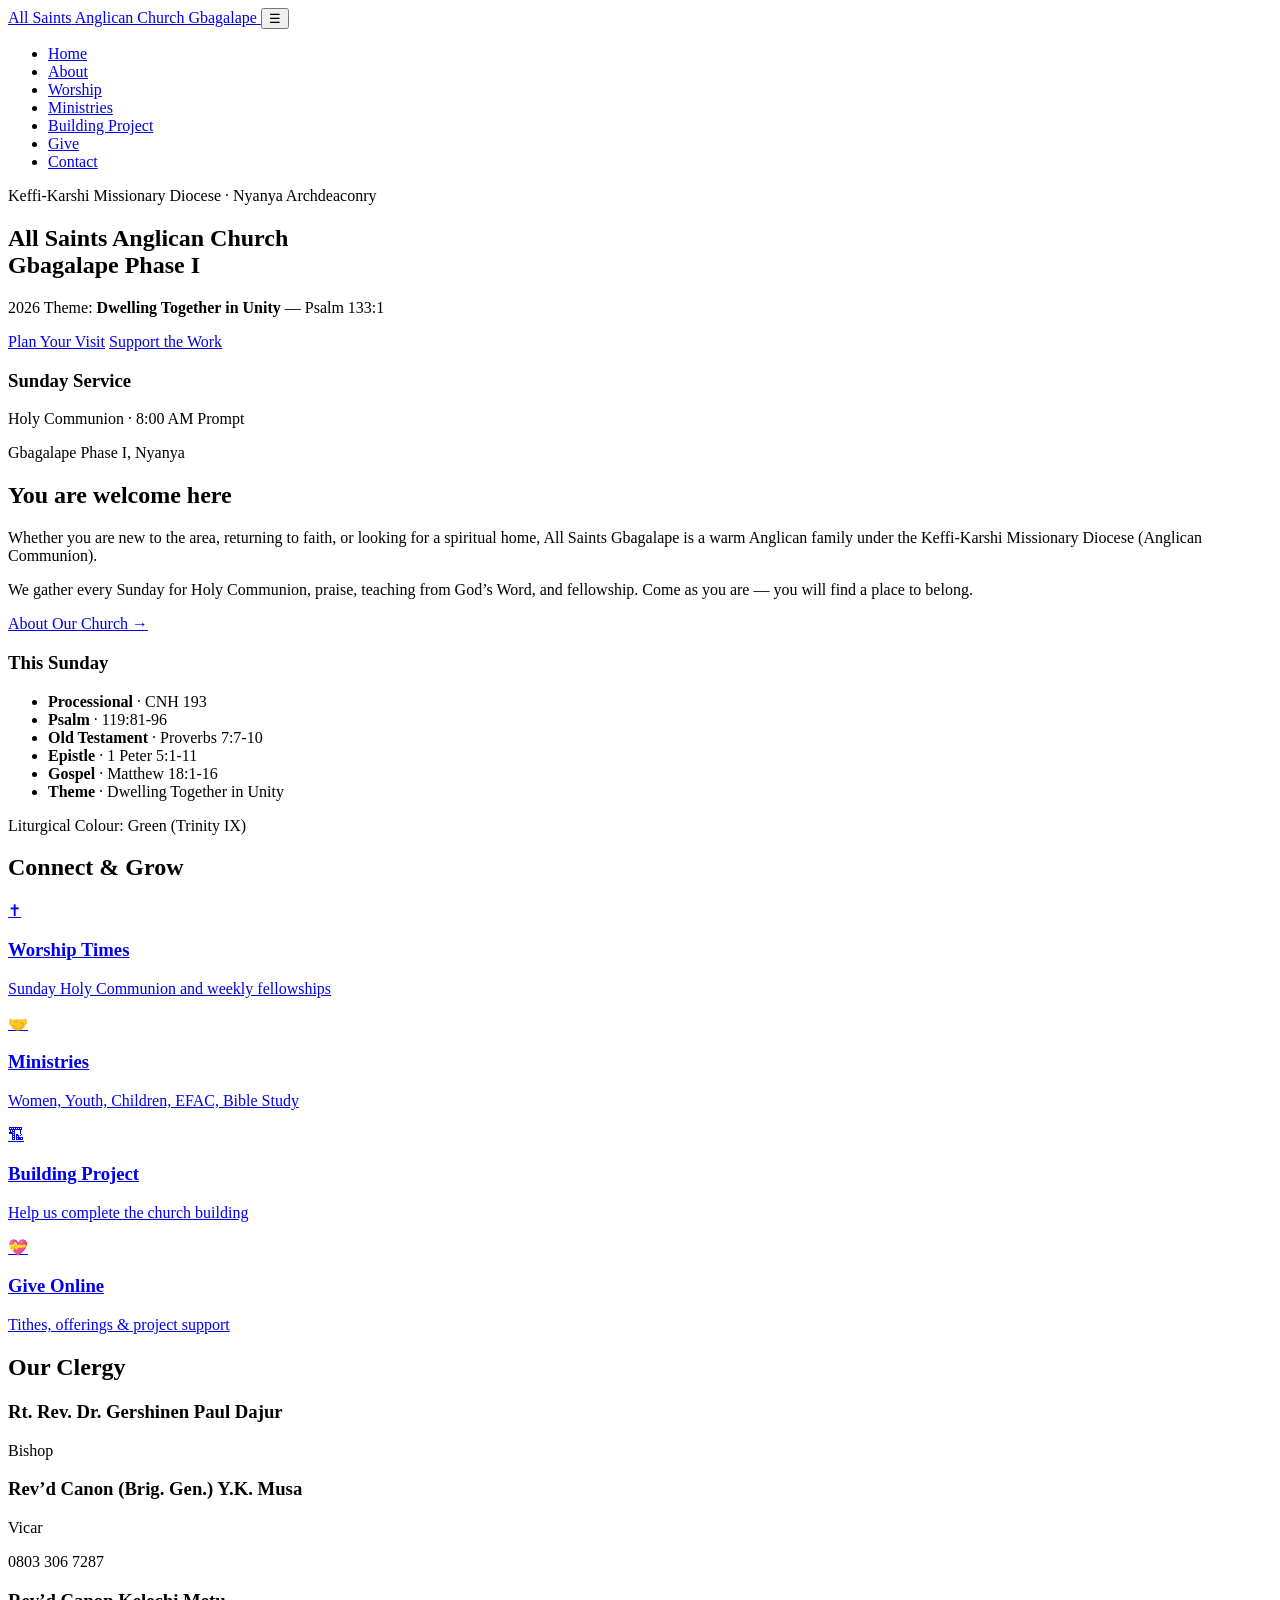
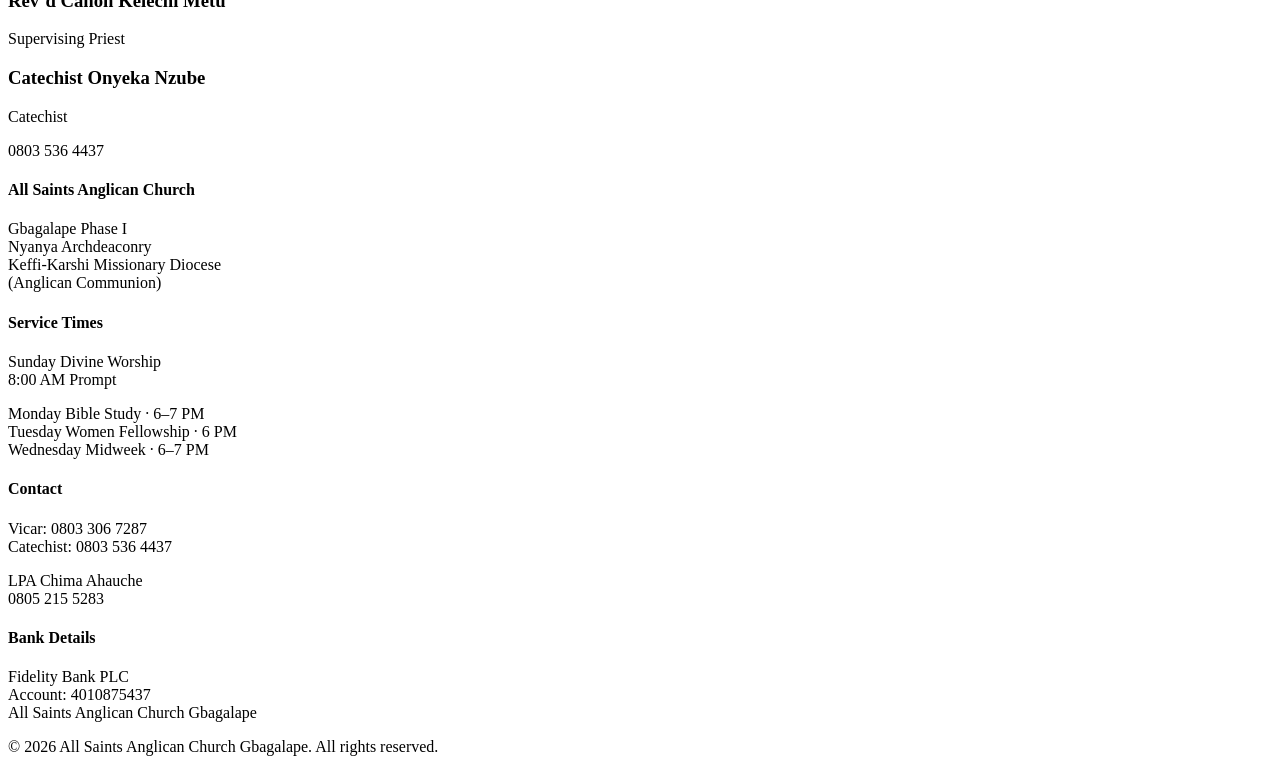
==== index.html @ 6c0c9f4e "Create index.html" ====
<!DOCTYPE html>
<html lang="en">
<head>
  <meta charset="UTF-8">
  <meta name="viewport" content="width=device-width, initial-scale=1.0">
  <title>All Saints Anglican Church Gbagalape | Dwelling Together in Unity</title>
  <meta name="description" content="Welcome to All Saints Anglican Church Gbagalape – Keffi-Karshi Missionary Diocese. Join us for Holy Communion every Sunday. A warm Anglican family in Nyanya Archdeaconry.">
  <link rel="stylesheet" href="css/style.css">
  <link rel="preconnect" href="https://fonts.googleapis.com">
  <link href="https://fonts.googleapis.com/css2?family=Playfair+Display:wght@600;700&family=Source+Sans+3:wght@400;500;600;700&display=swap" rel="stylesheet">
</head>
<body>
  <!-- Header -->
  <header class="site-header">
    <div class="container header-inner">
      <a href="index.html" class="logo">
        <span class="logo-text">All Saints</span>
        <span class="logo-sub">Anglican Church Gbagalape</span>
      </a>
      <button class="nav-toggle" aria-label="Toggle menu">☰</button>
      <nav class="main-nav">
        <ul>
          <li><a href="index.html" class="active">Home</a></li>
          <li><a href="about.html">About</a></li>
          <li><a href="worship.html">Worship</a></li>
          <li><a href="ministries.html">Ministries</a></li>
          <li><a href="project.html">Building Project</a></li>
          <li><a href="give.html">Give</a></li>
          <li><a href="contact.html">Contact</a></li>
        </ul>
      </nav>
    </div>
  </header>

  <!-- Hero -->
  <section class="hero">
    <div class="hero-overlay"></div>
    <div class="container hero-content">
      <p class="hero-kicker">Keffi-Karshi Missionary Diocese · Nyanya Archdeaconry</p>
      <h1>All Saints Anglican Church<br>Gbagalape Phase I</h1>
      <p class="hero-theme">2026 Theme: <strong>Dwelling Together in Unity</strong> — Psalm 133:1</p>
      <div class="hero-cta">
        <a href="worship.html" class="btn btn-primary">Plan Your Visit</a>
        <a href="give.html" class="btn btn-outline">Support the Work</a>
      </div>
      <div class="service-times-box">
        <h3>Sunday Service</h3>
        <p class="time">Holy Communion · 8:00 AM Prompt</p>
        <p class="location">Gbagalape Phase I, Nyanya</p>
      </div>
    </div>
  </section>

  <!-- Welcome -->
  <section class="section welcome">
    <div class="container two-col">
      <div>
        <h2>You are welcome here</h2>
        <p>Whether you are new to the area, returning to faith, or looking for a spiritual home, All Saints Gbagalape is a warm Anglican family under the Keffi-Karshi Missionary Diocese (Anglican Communion).</p>
        <p>We gather every Sunday for Holy Communion, praise, teaching from God’s Word, and fellowship. Come as you are — you will find a place to belong.</p>
        <a href="about.html" class="btn btn-secondary">About Our Church →</a>
      </div>
      <div class="welcome-card">
        <h3>This Sunday</h3>
        <ul>
          <li><strong>Processional</strong> · CNH 193</li>
          <li><strong>Psalm</strong> · 119:81-96</li>
          <li><strong>Old Testament</strong> · Proverbs 7:7-10</li>
          <li><strong>Epistle</strong> · 1 Peter 5:1-11</li>
          <li><strong>Gospel</strong> · Matthew 18:1-16</li>
          <li><strong>Theme</strong> · Dwelling Together in Unity</li>
        </ul>
        <p class="liturgical">Liturgical Colour: <span class="green">Green</span> (Trinity IX)</p>
      </div>
    </div>
  </section>

  <!-- Quick Links -->
  <section class="section cards-section">
    <div class="container">
      <h2 class="section-title">Connect & Grow</h2>
      <div class="cards">
        <a href="worship.html" class="card">
          <div class="card-icon">✝</div>
          <h3>Worship Times</h3>
          <p>Sunday Holy Communion and weekly fellowships</p>
        </a>
        <a href="ministries.html" class="card">
          <div class="card-icon">🤝</div>
          <h3>Ministries</h3>
          <p>Women, Youth, Children, EFAC, Bible Study</p>
        </a>
        <a href="project.html" class="card">
          <div class="card-icon">🏗</div>
          <h3>Building Project</h3>
          <p>Help us complete the church building</p>
        </a>
        <a href="give.html" class="card">
          <div class="card-icon">💝</div>
          <h3>Give Online</h3>
          <p>Tithes, offerings & project support</p>
        </a>
      </div>
    </div>
  </section>

  <!-- Clergy highlight -->
  <section class="section clergy-section">
    <div class="container">
      <h2 class="section-title">Our Clergy</h2>
      <div class="clergy-grid">
        <div class="clergy-card">
          <h3>Rt. Rev. Dr. Gershinen Paul Dajur</h3>
          <p class="role">Bishop</p>
        </div>
        <div class="clergy-card">
          <h3>Rev’d Canon (Brig. Gen.) Y.K. Musa</h3>
          <p class="role">Vicar</p>
          <p class="phone">0803 306 7287</p>
        </div>
        <div class="clergy-card">
          <h3>Rev’d Canon Kelechi Metu</h3>
          <p class="role">Supervising Priest</p>
        </div>
        <div class="clergy-card">
          <h3>Catechist Onyeka Nzube</h3>
          <p class="role">Catechist</p>
          <p class="phone">0803 536 4437</p>
        </div>
      </div>
    </div>
  </section>

  <!-- Footer -->
  <footer class="site-footer">
    <div class="container footer-grid">
      <div>
        <h4>All Saints Anglican Church</h4>
        <p>Gbagalape Phase I<br>Nyanya Archdeaconry<br>Keffi-Karshi Missionary Diocese<br>(Anglican Communion)</p>
      </div>
      <div>
        <h4>Service Times</h4>
        <p>Sunday Divine Worship<br>8:00 AM Prompt</p>
        <p>Monday Bible Study · 6–7 PM<br>Tuesday Women Fellowship · 6 PM<br>Wednesday Midweek · 6–7 PM</p>
      </div>
      <div>
        <h4>Contact</h4>
        <p>Vicar: 0803 306 7287<br>Catechist: 0803 536 4437</p>
        <p>LPA Chima Ahauche<br>0805 215 5283</p>
      </div>
      <div>
        <h4>Bank Details</h4>
        <p>Fidelity Bank PLC<br>Account: 4010875437<br>All Saints Anglican Church Gbagalape</p>
      </div>
    </div>
    <div class="footer-bottom">
      <p>© 2026 All Saints Anglican Church Gbagalape. All rights reserved.</p>
    </div>
  </footer>

  <script src="js/main.js"></script>
</body>
</html>
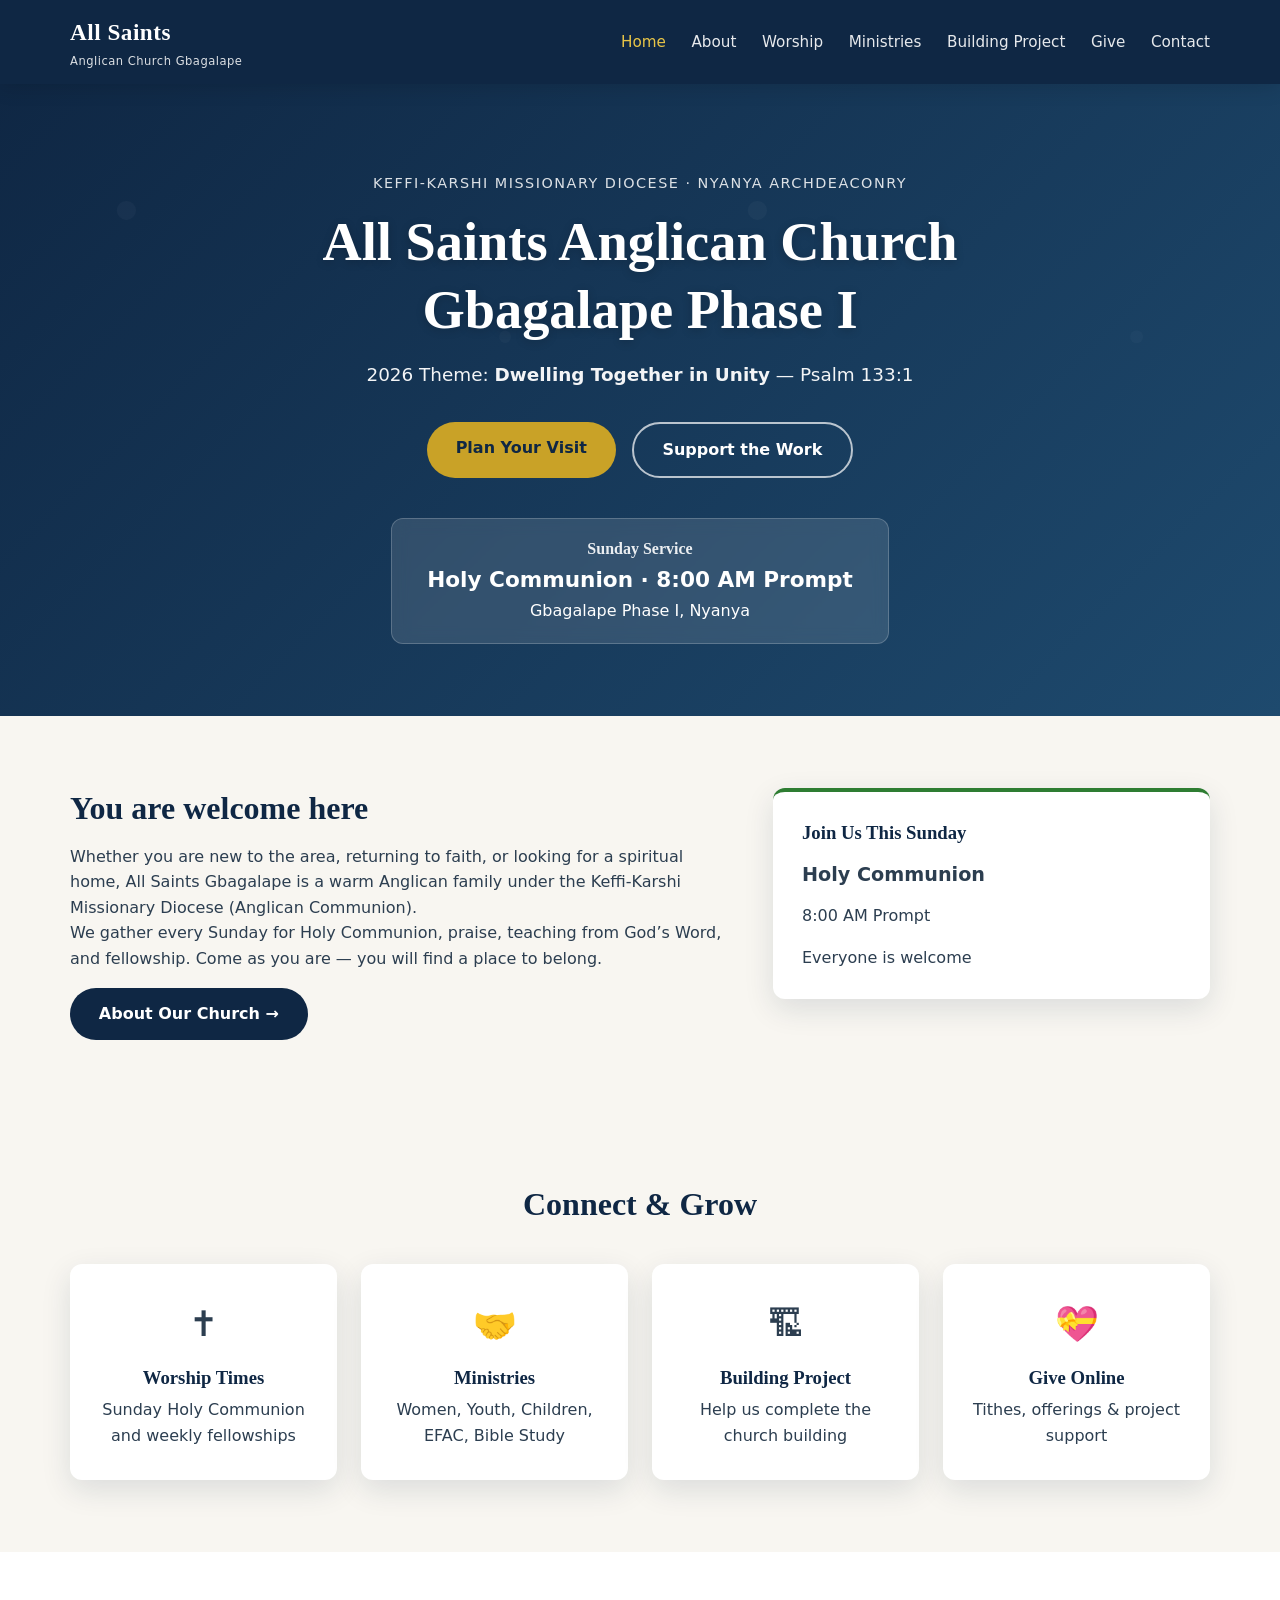
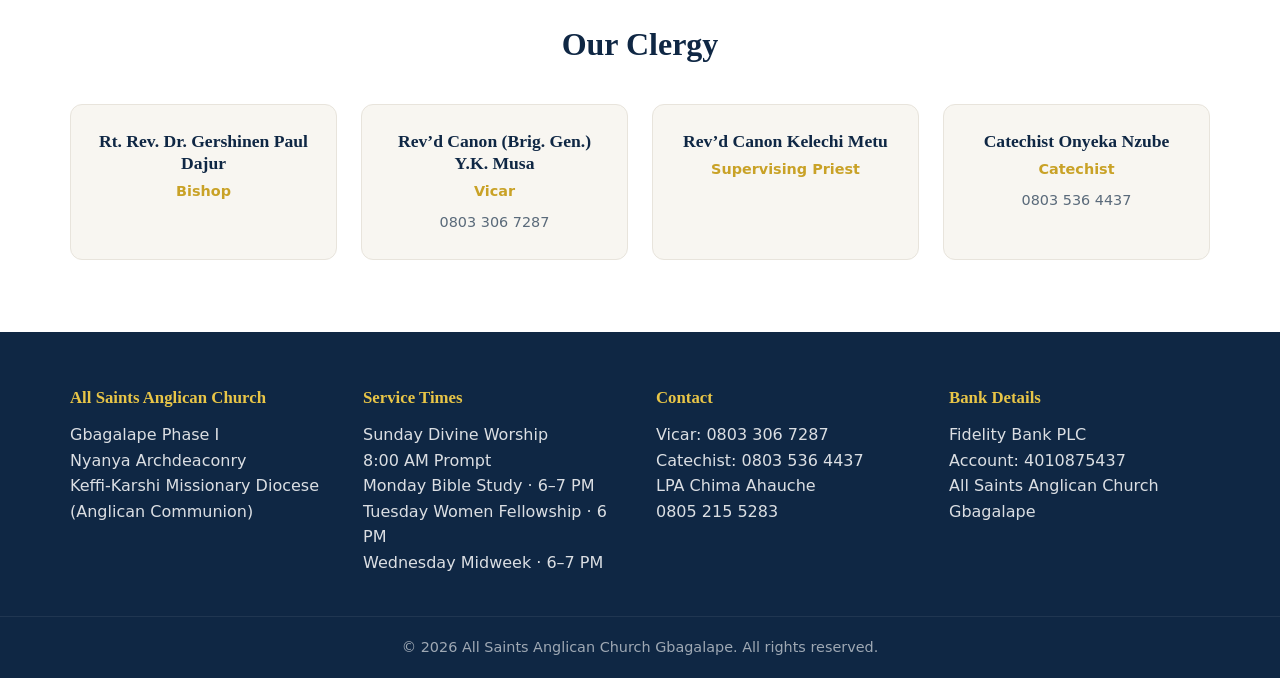
==== commit 851bd1bc: "Update index.html" ====
--- a/index.html
+++ b/index.html
@@ -61,16 +61,10 @@
         <a href="about.html" class="btn btn-secondary">About Our Church →</a>
       </div>
       <div class="welcome-card">
-        <h3>This Sunday</h3>
-        <ul>
-          <li><strong>Processional</strong> · CNH 193</li>
-          <li><strong>Psalm</strong> · 119:81-96</li>
-          <li><strong>Old Testament</strong> · Proverbs 7:7-10</li>
-          <li><strong>Epistle</strong> · 1 Peter 5:1-11</li>
-          <li><strong>Gospel</strong> · Matthew 18:1-16</li>
-          <li><strong>Theme</strong> · Dwelling Together in Unity</li>
-        </ul>
-        <p class="liturgical">Liturgical Colour: <span class="green">Green</span> (Trinity IX)</p>
+        <h3>Join Us This Sunday</h3>
+        <p style="font-size:1.2rem; font-weight:600; margin:0.8rem 0;">Holy Communion</p>
+        <p>8:00 AM Prompt</p>
+        <p style="margin-top:1rem;">Everyone is welcome</p>
       </div>
     </div>
   </section>
--- a/css/style.css
+++ b/css/style.css
@@ -0,0 +1,431 @@
+:root {
+  --navy: #0f2744;
+  --navy-light: #1a3a5c;
+  --gold: #c9a227;
+  --gold-light: #e8c547;
+  --green: #2e7d32; /* liturgical */
+  --off-white: #f8f6f1;
+  --text: #2c3e50;
+  --text-light: #5a6a7a;
+  --white: #ffffff;
+  --shadow: 0 10px 30px rgba(15, 39, 68, 0.12);
+  --radius: 12px;
+}
+
+* {
+  margin: 0;
+  padding: 0;
+  box-sizing: border-box;
+}
+
+body {
+  font-family: 'Source Sans 3', system-ui, sans-serif;
+  color: var(--text);
+  line-height: 1.6;
+  background: var(--off-white);
+}
+
+h1, h2, h3, h4 {
+  font-family: 'Playfair Display', Georgia, serif;
+  font-weight: 700;
+  line-height: 1.25;
+}
+
+.container {
+  width: min(1140px, 92%);
+  margin-inline: auto;
+}
+
+/* Header */
+.site-header {
+  background: var(--navy);
+  color: white;
+  position: sticky;
+  top: 0;
+  z-index: 100;
+  box-shadow: 0 2px 20px rgba(0,0,0,0.15);
+}
+
+.header-inner {
+  display: flex;
+  align-items: center;
+  justify-content: space-between;
+  padding: 0.9rem 0;
+}
+
+.logo {
+  text-decoration: none;
+  color: white;
+  display: flex;
+  flex-direction: column;
+}
+
+.logo-text {
+  font-family: 'Playfair Display', serif;
+  font-size: 1.45rem;
+  font-weight: 700;
+  letter-spacing: 0.5px;
+}
+
+.logo-sub {
+  font-size: 0.72rem;
+  opacity: 0.85;
+  letter-spacing: 0.5px;
+}
+
+.main-nav ul {
+  display: flex;
+  gap: 1.6rem;
+  list-style: none;
+}
+
+.main-nav a {
+  color: rgba(255,255,255,0.9);
+  text-decoration: none;
+  font-weight: 500;
+  font-size: 0.95rem;
+  transition: color 0.2s;
+}
+
+.main-nav a:hover,
+.main-nav a.active {
+  color: var(--gold-light);
+}
+
+.nav-toggle {
+  display: none;
+  background: none;
+  border: none;
+  color: white;
+  font-size: 1.6rem;
+  cursor: pointer;
+}
+
+/* Hero */
+.hero {
+  position: relative;
+  background: linear-gradient(135deg, var(--navy) 0%, #1e4a6e 100%);
+  color: white;
+  padding: 5.5rem 0 4.5rem;
+  overflow: hidden;
+}
+
+.hero-overlay {
+  position: absolute;
+  inset: 0;
+  background: url('data:image/svg+xml,<svg xmlns="http://www.w3.org/2000/svg" viewBox="0 0 100 100"><circle cx="20" cy="20" r="1.5" fill="rgba(255,255,255,0.05)"/><circle cx="80" cy="40" r="1" fill="rgba(255,255,255,0.04)"/></svg>');
+  opacity: 0.6;
+}
+
+.hero-content {
+  position: relative;
+  text-align: center;
+}
+
+.hero-kicker {
+  font-size: 0.9rem;
+  letter-spacing: 1.5px;
+  text-transform: uppercase;
+  opacity: 0.85;
+  margin-bottom: 0.8rem;
+}
+
+.hero h1 {
+  font-size: clamp(2.1rem, 5vw, 3.4rem);
+  margin-bottom: 1rem;
+  text-shadow: 0 2px 10px rgba(0,0,0,0.2);
+}
+
+.hero-theme {
+  font-size: 1.15rem;
+  margin-bottom: 2rem;
+  opacity: 0.95;
+}
+
+.hero-cta {
+  display: flex;
+  gap: 1rem;
+  justify-content: center;
+  flex-wrap: wrap;
+  margin-bottom: 2.5rem;
+}
+
+.btn {
+  display: inline-block;
+  padding: 0.85rem 1.8rem;
+  border-radius: 50px;
+  font-weight: 600;
+  text-decoration: none;
+  transition: all 0.25s ease;
+  font-size: 1rem;
+}
+
+.btn-primary {
+  background: var(--gold);
+  color: var(--navy);
+}
+
+.btn-primary:hover {
+  background: var(--gold-light);
+  transform: translateY(-2px);
+}
+
+.btn-outline {
+  border: 2px solid rgba(255,255,255,0.7);
+  color: white;
+}
+
+.btn-outline:hover {
+  background: rgba(255,255,255,0.1);
+  border-color: white;
+}
+
+.btn-secondary {
+  background: var(--navy);
+  color: white;
+  margin-top: 1rem;
+}
+
+.btn-secondary:hover {
+  background: var(--navy-light);
+}
+
+.service-times-box {
+  display: inline-block;
+  background: rgba(255,255,255,0.12);
+  backdrop-filter: blur(8px);
+  border: 1px solid rgba(255,255,255,0.2);
+  padding: 1.2rem 2.2rem;
+  border-radius: var(--radius);
+}
+
+.service-times-box h3 {
+  font-size: 1rem;
+  margin-bottom: 0.3rem;
+  opacity: 0.9;
+}
+
+.service-times-box .time {
+  font-size: 1.35rem;
+  font-weight: 700;
+}
+
+/* Sections */
+.section {
+  padding: 4.5rem 0;
+}
+
+.section-title {
+  text-align: center;
+  font-size: 2rem;
+  margin-bottom: 2.5rem;
+  color: var(--navy);
+}
+
+.two-col {
+  display: grid;
+  grid-template-columns: 1.2fr 0.8fr;
+  gap: 3rem;
+  align-items: start;
+}
+
+.welcome h2 {
+  color: var(--navy);
+  margin-bottom: 1rem;
+  font-size: 2rem;
+}
+
+.welcome-card {
+  background: white;
+  padding: 1.8rem;
+  border-radius: var(--radius);
+  box-shadow: var(--shadow);
+  border-top: 4px solid var(--green);
+}
+
+.welcome-card h3 {
+  color: var(--navy);
+  margin-bottom: 1rem;
+}
+
+.welcome-card ul {
+  list-style: none;
+  margin-bottom: 1rem;
+}
+
+.welcome-card li {
+  padding: 0.35rem 0;
+  border-bottom: 1px solid #eee;
+  font-size: 0.95rem;
+}
+
+.liturgical .green {
+  color: var(--green);
+  font-weight: 700;
+}
+
+/* Cards */
+.cards {
+  display: grid;
+  grid-template-columns: repeat(auto-fit, minmax(240px, 1fr));
+  gap: 1.5rem;
+}
+
+.card {
+  background: white;
+  padding: 2rem 1.6rem;
+  border-radius: var(--radius);
+  box-shadow: var(--shadow);
+  text-decoration: none;
+  color: inherit;
+  transition: transform 0.25s, box-shadow 0.25s;
+  text-align: center;
+}
+
+.card:hover {
+  transform: translateY(-6px);
+  box-shadow: 0 16px 40px rgba(15,39,68,0.15);
+}
+
+.card-icon {
+  font-size: 2.2rem;
+  margin-bottom: 0.8rem;
+}
+
+.card h3 {
+  color: var(--navy);
+  margin-bottom: 0.5rem;
+}
+
+/* Clergy */
+.clergy-section {
+  background: white;
+}
+
+.clergy-grid {
+  display: grid;
+  grid-template-columns: repeat(auto-fit, minmax(220px, 1fr));
+  gap: 1.5rem;
+}
+
+.clergy-card {
+  background: var(--off-white);
+  padding: 1.6rem;
+  border-radius: var(--radius);
+  text-align: center;
+  border: 1px solid #e8e4dc;
+}
+
+.clergy-card h3 {
+  font-size: 1.1rem;
+  color: var(--navy);
+  margin-bottom: 0.3rem;
+}
+
+.clergy-card .role {
+  color: var(--gold);
+  font-weight: 600;
+  font-size: 0.9rem;
+}
+
+.clergy-card .phone {
+  margin-top: 0.5rem;
+  font-size: 0.9rem;
+  color: var(--text-light);
+}
+
+/* Footer */
+.site-footer {
+  background: var(--navy);
+  color: rgba(255,255,255,0.85);
+  padding: 3.5rem 0 0;
+}
+
+.footer-grid {
+  display: grid;
+  grid-template-columns: repeat(auto-fit, minmax(200px, 1fr));
+  gap: 2rem;
+  margin-bottom: 2.5rem;
+}
+
+.site-footer h4 {
+  color: var(--gold-light);
+  margin-bottom: 0.8rem;
+  font-size: 1.05rem;
+}
+
+.footer-bottom {
+  border-top: 1px solid rgba(255,255,255,0.1);
+  text-align: center;
+  padding: 1.2rem;
+  font-size: 0.9rem;
+  opacity: 0.7;
+}
+
+/* Page specific helpers */
+.page-hero {
+  background: var(--navy);
+  color: white;
+  padding: 3.5rem 0 2.5rem;
+  text-align: center;
+}
+
+.page-hero h1 {
+  font-size: 2.4rem;
+  margin-bottom: 0.5rem;
+}
+
+.content-block {
+  background: white;
+  padding: 2rem;
+  border-radius: var(--radius);
+  box-shadow: var(--shadow);
+  margin-bottom: 1.5rem;
+}
+
+.bank-box {
+  background: linear-gradient(135deg, var(--navy), var(--navy-light));
+  color: white;
+  padding: 1.8rem;
+  border-radius: var(--radius);
+  margin: 1.5rem 0;
+}
+
+.bank-box h3 {
+  color: var(--gold-light);
+  margin-bottom: 0.8rem;
+}
+
+/* Mobile */
+@media (max-width: 768px) {
+  .nav-toggle {
+    display: block;
+  }
+
+  .main-nav {
+    display: none;
+    position: absolute;
+    top: 100%;
+    left: 0;
+    right: 0;
+    background: var(--navy);
+    padding: 1rem;
+  }
+
+  .main-nav.open {
+    display: block;
+  }
+
+  .main-nav ul {
+    flex-direction: column;
+    gap: 0.8rem;
+  }
+
+  .two-col {
+    grid-template-columns: 1fr;
+  }
+
+  .hero {
+    padding: 4rem 0 3.5rem;
+  }
+}
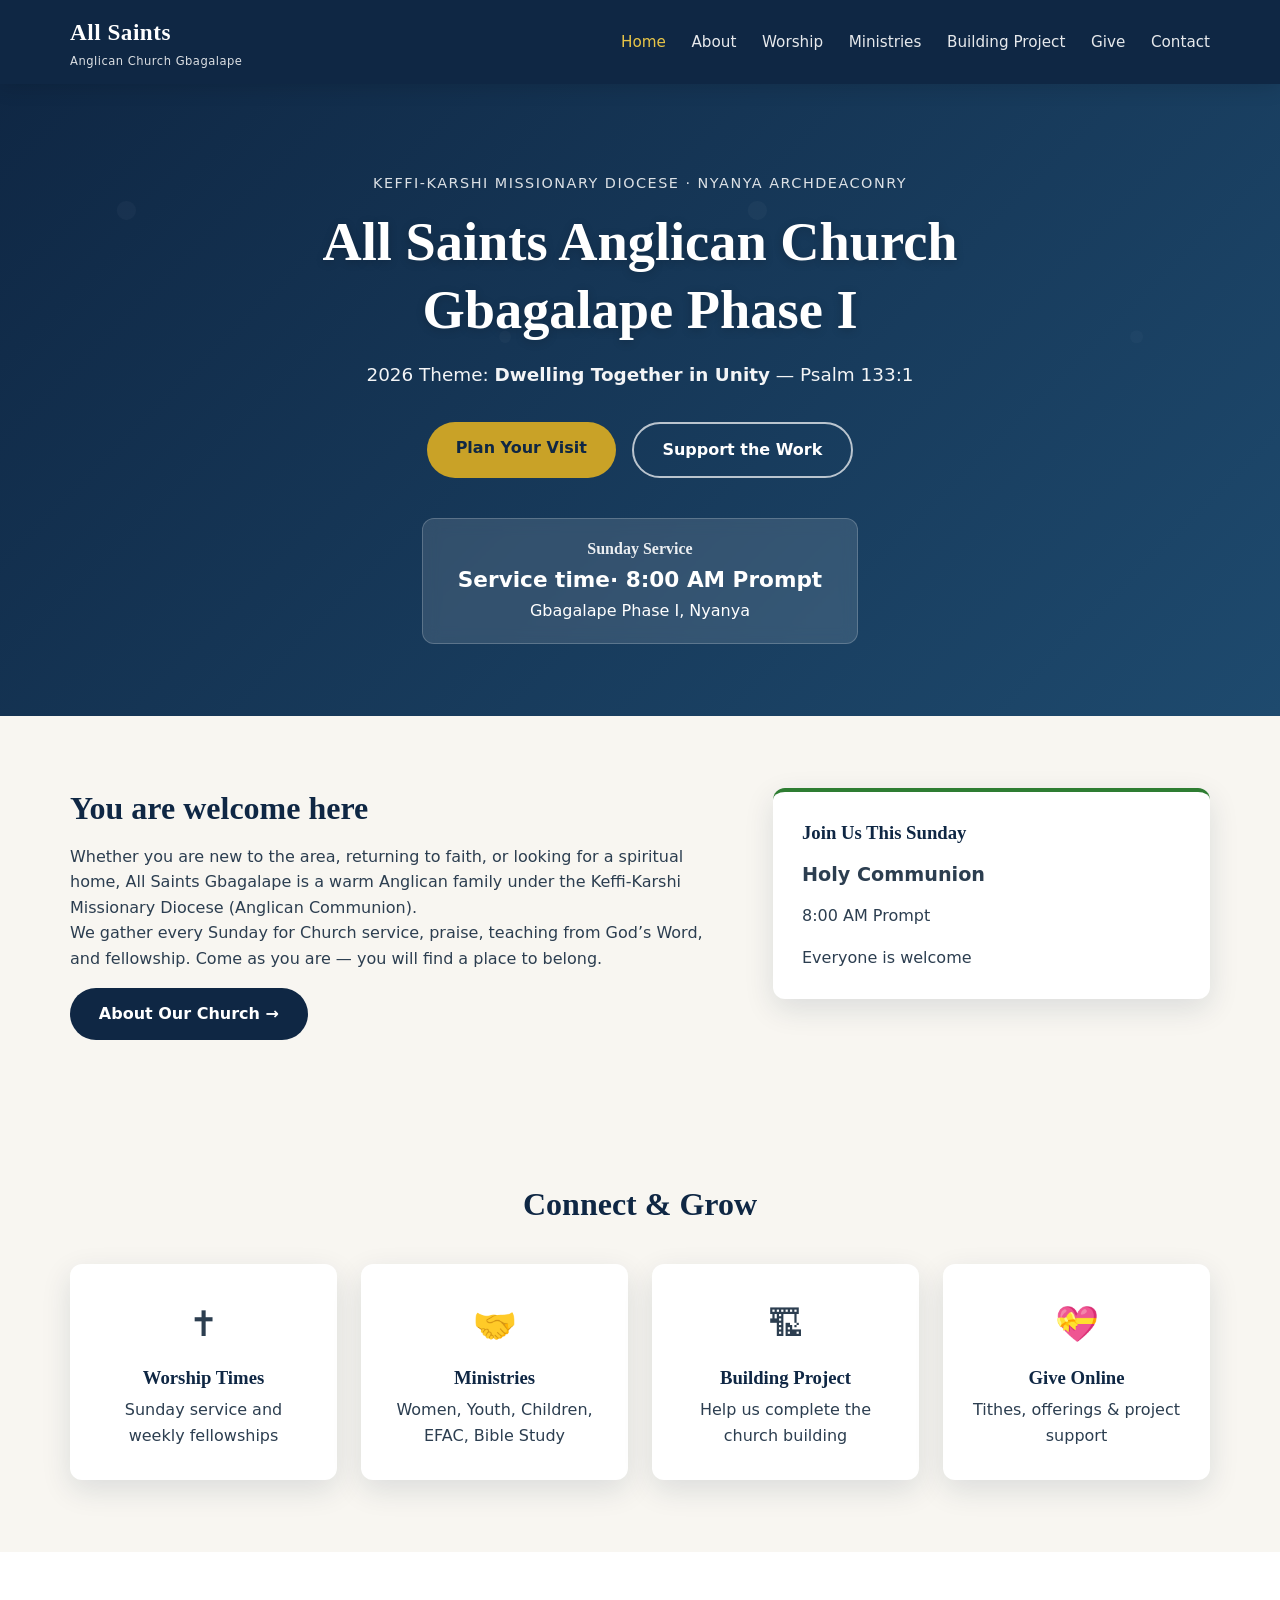
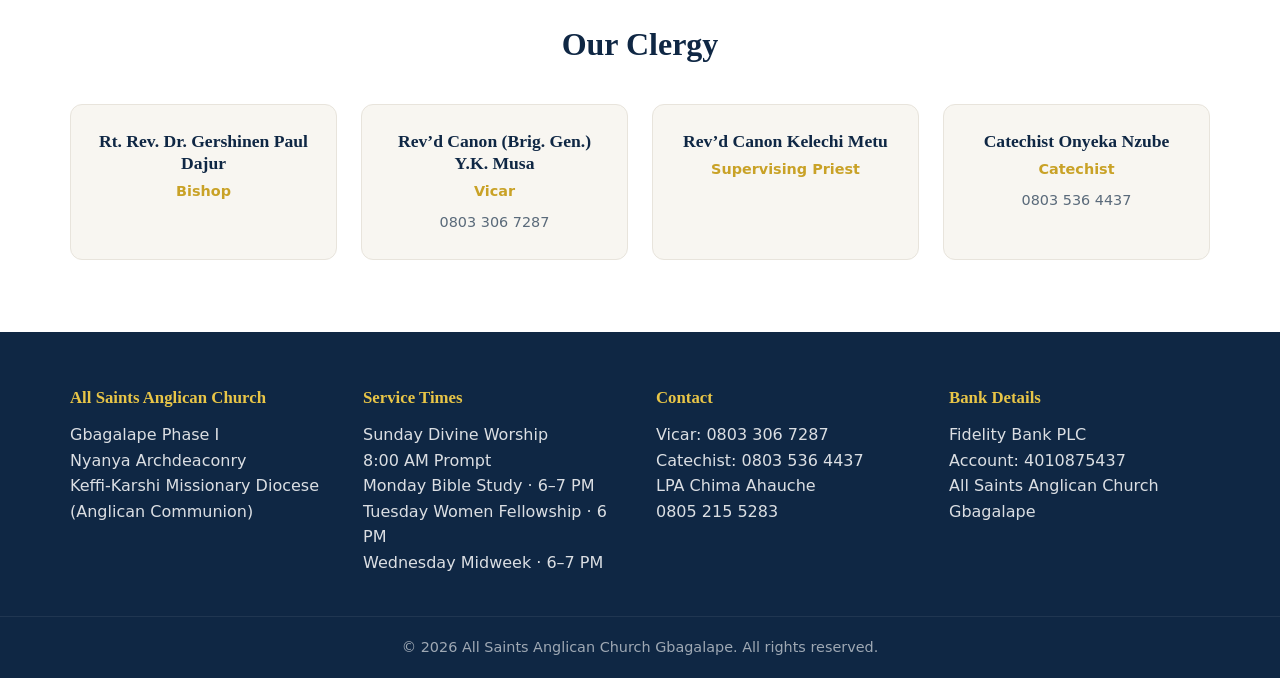
==== commit 41167e11: "Update index.html" ====
--- a/index.html
+++ b/index.html
@@ -45,19 +45,19 @@
       </div>
       <div class="service-times-box">
         <h3>Sunday Service</h3>
-        <p class="time">Holy Communion · 8:00 AM Prompt</p>
+        <p class="time">Service time· 8:00 AM Prompt</p>
         <p class="location">Gbagalape Phase I, Nyanya</p>
       </div>
     </div>
   </section>
 
   <!-- Welcome -->
-  <section class="section welcome">
+ <section class="section welcome">
     <div class="container two-col">
       <div>
         <h2>You are welcome here</h2>
         <p>Whether you are new to the area, returning to faith, or looking for a spiritual home, All Saints Gbagalape is a warm Anglican family under the Keffi-Karshi Missionary Diocese (Anglican Communion).</p>
-        <p>We gather every Sunday for Holy Communion, praise, teaching from God’s Word, and fellowship. Come as you are — you will find a place to belong.</p>
+        <p>We gather every Sunday for Church service, praise, teaching from God’s Word, and fellowship. Come as you are — you will find a place to belong.</p>
         <a href="about.html" class="btn btn-secondary">About Our Church →</a>
       </div>
       <div class="welcome-card">
@@ -77,7 +77,7 @@
         <a href="worship.html" class="card">
           <div class="card-icon">✝</div>
           <h3>Worship Times</h3>
-          <p>Sunday Holy Communion and weekly fellowships</p>
+          <p>Sunday service and weekly fellowships</p>
         </a>
         <a href="ministries.html" class="card">
           <div class="card-icon">🤝</div>
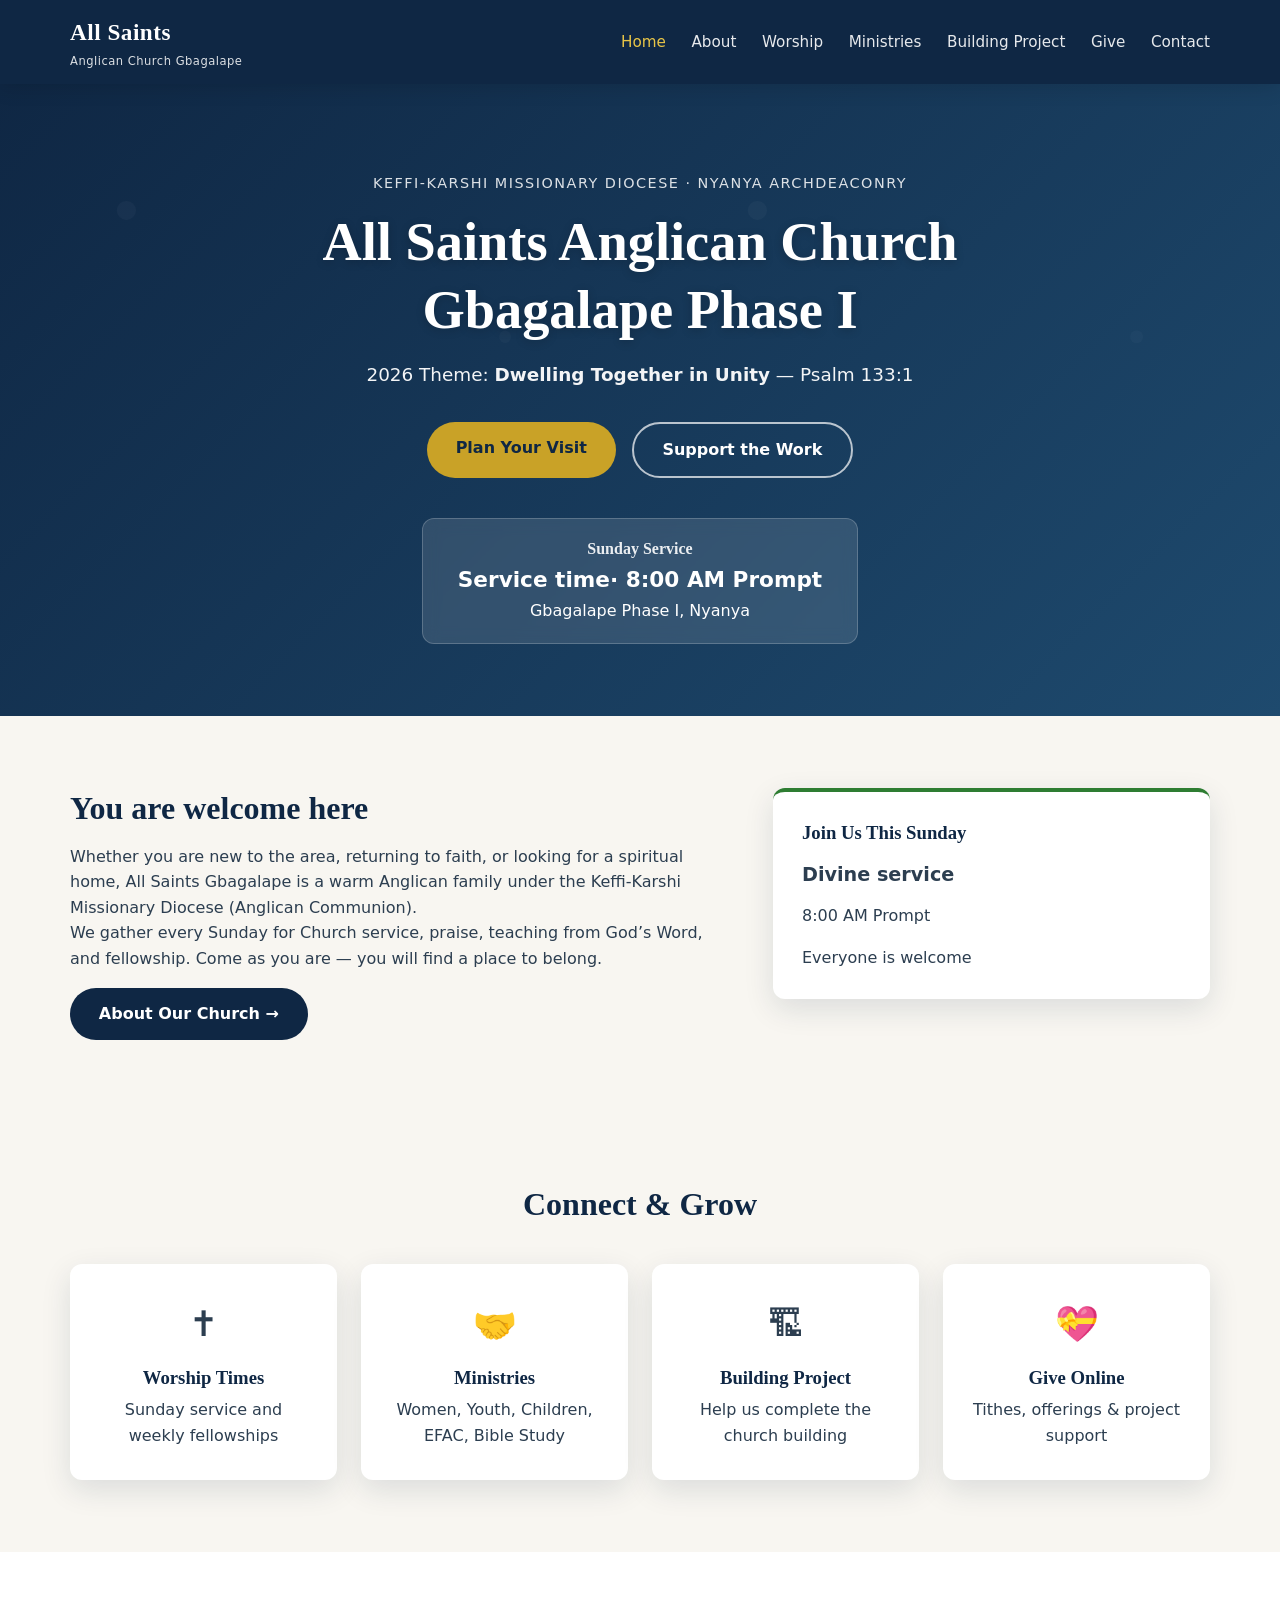
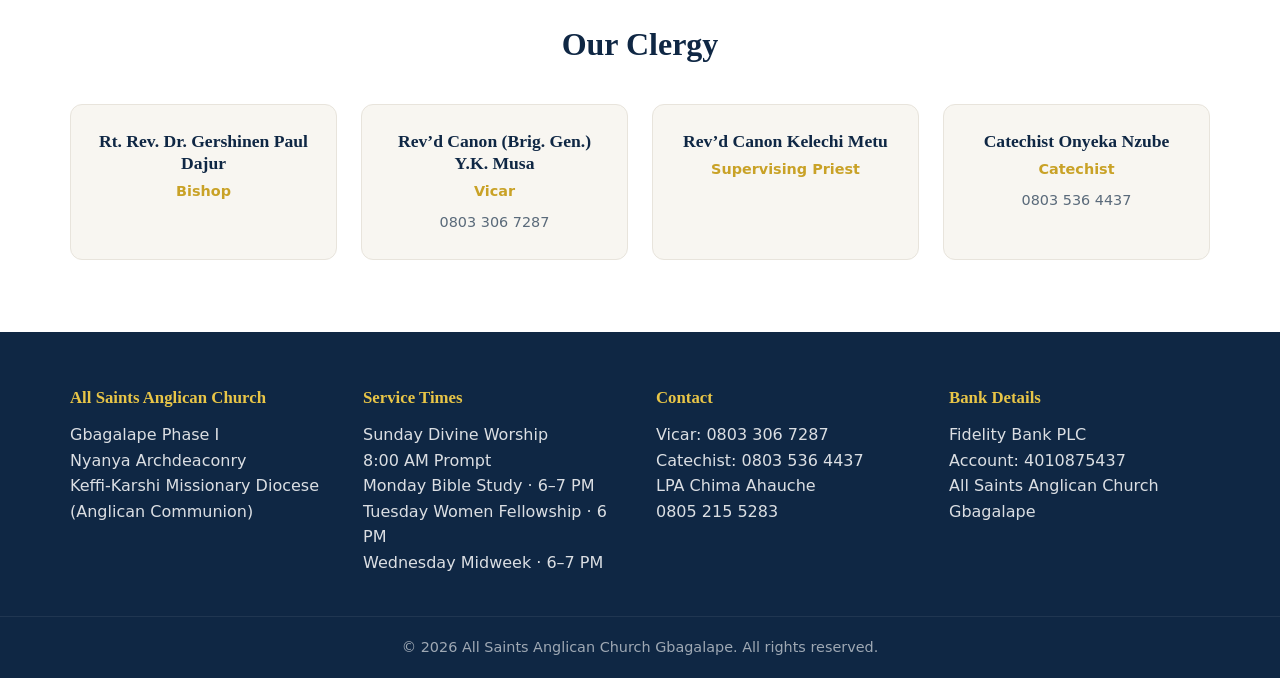
==== commit 48a470ff: "Update index.html" ====
--- a/index.html
+++ b/index.html
@@ -62,7 +62,7 @@
       </div>
       <div class="welcome-card">
         <h3>Join Us This Sunday</h3>
-        <p style="font-size:1.2rem; font-weight:600; margin:0.8rem 0;">Holy Communion</p>
+        <p style="font-size:1.2rem; font-weight:600; margin:0.8rem 0;">Divine service</p>
         <p>8:00 AM Prompt</p>
         <p style="margin-top:1rem;">Everyone is welcome</p>
       </div>
